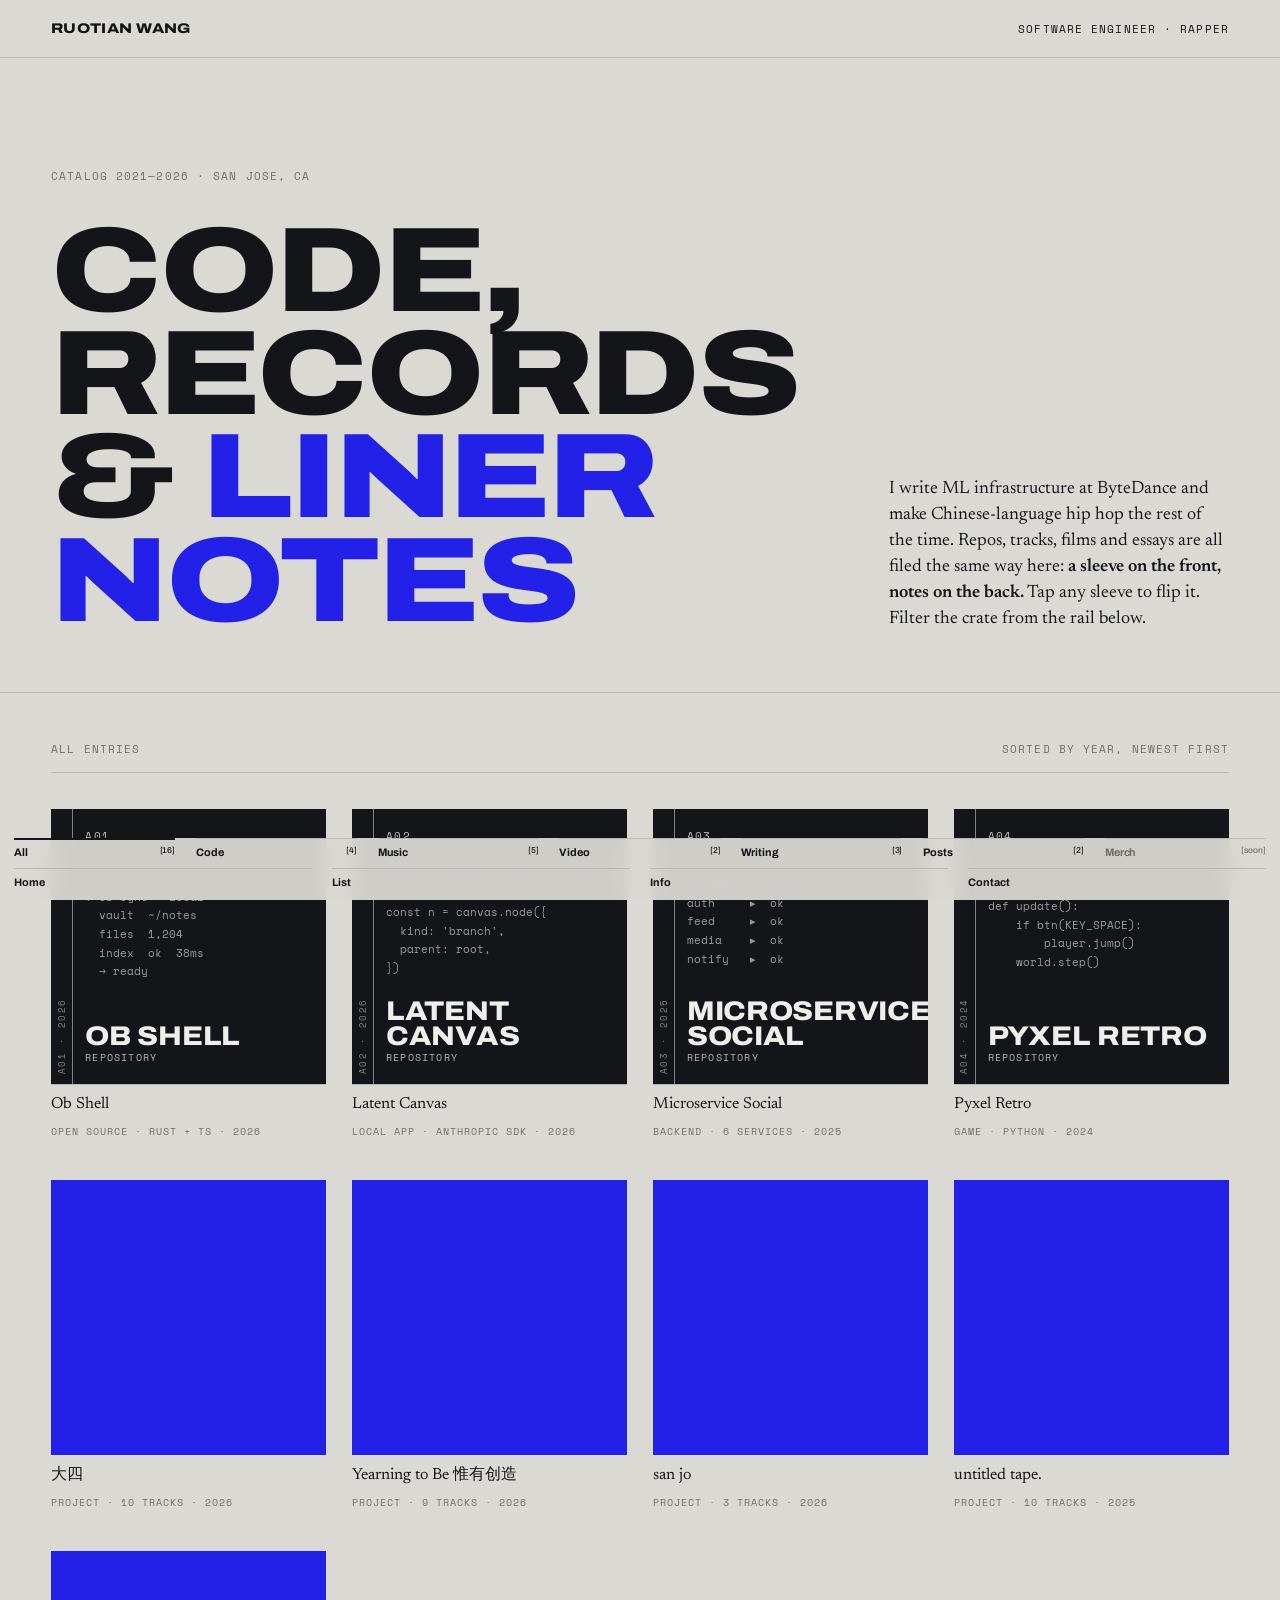
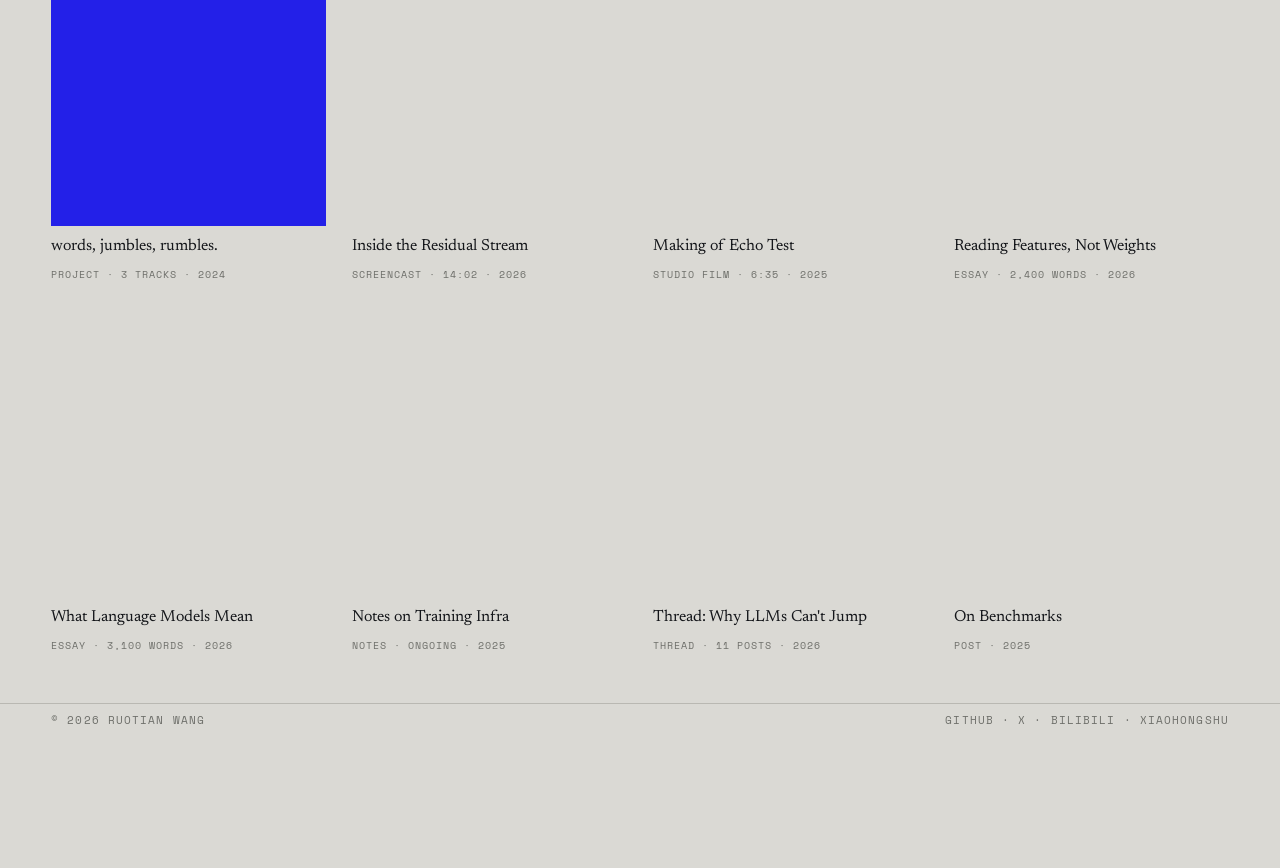
==== claude_ver/ruotian-catalog.html @ a9d9bfcd "init ver" ====
<!DOCTYPE html>
<html lang="en">
<head>
<meta charset="utf-8">
<meta name="viewport" content="width=device-width, initial-scale=1">
<title>Ruotian Wang — Catalog</title>
<link rel="preconnect" href="https://fonts.googleapis.com">
<link rel="preconnect" href="https://fonts.gstatic.com" crossorigin>
<link href="https://fonts.googleapis.com/css2?family=Archivo:wdth,wght@62..125,400..900&family=Newsreader:ital,opsz,wght@0,6..72,300..600;1,6..72,300..500&family=Space+Mono:wght@400;700&display=swap" rel="stylesheet">
<style>
:root{
  --page:#DAD9D4;
  --paper:#EFEEEA;
  --ash:#C6C5BF;
  --ink:#131519;
  --ink-soft:#6E6F6A;
  --rule:#B9B8B2;
  --blue:#2320E8;
  --blue-deep:#1512A0;

  /* dark surface for the listening station — sits under the embed's own card */
  --panel:#17181B;
  --panel-line:#2E3035;
  --panel-text:#E8E7E3;
  --panel-soft:#95958F;
  --blue-lift:#7C7AFF;

  --display:"Archivo","Helvetica Neue",Arial,sans-serif;
  --body:"Newsreader",Georgia,"Times New Roman",serif;
  --mono:"Space Mono",ui-monospace,SFMono-Regular,Menlo,monospace;

  --gutter:clamp(18px,4vw,56px);
  --rail:86px;
}

*{box-sizing:border-box}
html,body{margin:0;padding:0}
body{
  background:var(--page);
  color:var(--ink);
  font-family:var(--body);
  font-size:17px;
  line-height:1.5;
  -webkit-font-smoothing:antialiased;
  padding-bottom:calc(var(--rail) + 24px);
}
a{color:inherit}

.mono{
  font-family:var(--mono);
  font-size:11px;
  letter-spacing:.1em;
  text-transform:uppercase;
}

/* ---------- top bar ---------- */
.topbar{
  display:flex;
  align-items:baseline;
  justify-content:space-between;
  gap:16px;
  padding:18px var(--gutter);
  border-bottom:1px solid var(--rule);
}
.topbar__name{
  font-family:var(--display);
  font-variation-settings:"wdth" 118,"wght" 800;
  font-size:14px;
  letter-spacing:.02em;
  text-transform:uppercase;
}
.topbar__nav{display:flex;gap:18px}
.topbar__nav a{text-decoration:none;color:var(--ink-soft)}
.topbar__nav a:hover{color:var(--blue)}

/* ---------- hero ---------- */
.hero{
  padding:clamp(40px,9vw,110px) var(--gutter) clamp(32px,5vw,60px);
  border-bottom:1px solid var(--rule);
  display:grid;
  grid-template-columns:minmax(0,1fr) minmax(0,340px);
  gap:clamp(24px,5vw,64px);
  align-items:end;
}
.hero__eyebrow{color:var(--ink-soft);margin-bottom:clamp(20px,3vw,34px)}
.hero__title{
  margin:0;
  font-family:var(--display);
  font-variation-settings:"wdth" 122,"wght" 850;
  font-size:clamp(40px,9.4vw,124px);
  line-height:.86;
  letter-spacing:-.02em;
  text-transform:uppercase;
}
.hero__title em{
  font-style:normal;
  color:var(--blue);
}
.hero__note{
  margin:0;
  font-size:clamp(15px,1.5vw,18px);
  line-height:1.45;
  color:var(--ink);
  max-width:38ch;
}
.hero__note b{font-weight:600}

/* ---------- crate ---------- */
.crate{
  padding:clamp(28px,4vw,48px) var(--gutter) 40px;
}
.crate__head{
  display:flex;
  justify-content:space-between;
  align-items:baseline;
  color:var(--ink-soft);
  padding-bottom:14px;
  border-bottom:1px solid var(--rule);
  margin-bottom:clamp(22px,3vw,36px);
}
.grid{
  display:grid;
  grid-template-columns:repeat(4,minmax(0,1fr));
  gap:clamp(16px,2.4vw,34px) clamp(14px,2vw,28px);
}
@media(max-width:1100px){.grid{grid-template-columns:repeat(3,minmax(0,1fr))}}
@media(max-width:720px){.grid{grid-template-columns:repeat(2,minmax(0,1fr))}}

.entry{opacity:0;animation:rise .55s cubic-bezier(.2,.7,.2,1) forwards}
@keyframes rise{from{opacity:0;transform:translateY(14px)}to{opacity:1;transform:none}}
.entry.is-hidden{display:none}

/* ---------- the sleeve ---------- */
.sleeve{
  all:unset;
  display:block;
  width:100%;
  aspect-ratio:1/1;
  perspective:1400px;
  cursor:pointer;
}
.sleeve:focus-visible{outline:2px solid var(--blue);outline-offset:4px}
.sleeve__inner{
  position:relative;
  width:100%;
  height:100%;
  transform-style:preserve-3d;
  transition:transform .62s cubic-bezier(.2,.75,.2,1),translate .25s ease,box-shadow .25s ease;
  box-shadow:0 1px 0 rgba(19,21,25,.16);
}
.sleeve:hover .sleeve__inner{translate:0 -4px;box-shadow:0 10px 22px rgba(19,21,25,.16)}
.sleeve.is-flipped .sleeve__inner{transform:rotateY(180deg)}

.face{
  position:absolute;
  inset:0;
  backface-visibility:hidden;
  -webkit-backface-visibility:hidden;
  overflow:hidden;
  display:flex;
  flex-direction:column;
}
.face--back{
  transform:rotateY(180deg);
  background:var(--paper);
  border:1px solid var(--ink);
  padding:clamp(12px,1.5vw,20px);
  justify-content:space-between;
}

/* spine */
.spine{
  position:absolute;
  left:0;top:0;bottom:0;
  width:22px;
  border-right:1px solid currentColor;
  opacity:.5;
  display:flex;
  align-items:flex-end;
  justify-content:center;
  padding-bottom:10px;
}
.spine span{
  writing-mode:vertical-rl;
  transform:rotate(180deg);
  font-family:var(--mono);
  font-size:9px;
  letter-spacing:.18em;
}

/* front variants */
.face--front{padding:clamp(12px,1.5vw,20px) clamp(12px,1.5vw,20px) clamp(12px,1.5vw,20px) 34px;justify-content:space-between}
.face--code{background:var(--ink);color:var(--paper)}
.face--music{background:var(--blue);color:var(--paper)}
.face--video{background:var(--paper);color:var(--ink);border:1px solid var(--ink)}
.face--writing{background:var(--paper);color:var(--ink);border:1px solid var(--ink)}
.face--post{background:var(--ash);color:var(--ink);border:1px solid var(--ink)}

.cover__no{font-family:var(--mono);font-size:11px;letter-spacing:.12em;opacity:.75}
.cover__title{
  font-family:var(--display);
  font-variation-settings:"wdth" 112,"wght" 800;
  font-size:clamp(17px,2.2vw,27px);
  line-height:.95;
  letter-spacing:-.01em;
  text-transform:uppercase;
  margin:0;
}
.cover__foot{font-family:var(--mono);font-size:10px;letter-spacing:.12em;text-transform:uppercase;opacity:.75}

/* code cover: terminal fragment */
.frag{
  font-family:var(--mono);
  font-size:clamp(9px,1vw,11px);
  line-height:1.7;
  opacity:.62;
  white-space:pre;
  overflow:hidden;
}
/* music cover: record label */
.disc{
  align-self:center;
  width:46%;
  aspect-ratio:1;
  border-radius:50%;
  border:1px solid currentColor;
  display:grid;
  place-items:center;
  position:relative;
}
.disc::before,.disc::after{
  content:"";position:absolute;border-radius:50%;border:1px solid currentColor;opacity:.45;
}
.disc::before{inset:9%}
.disc::after{inset:20%}
.disc b{
  width:12%;aspect-ratio:1;border-radius:50%;
  background:currentColor;position:relative;z-index:1;
}
/* video cover: timecode + bars */
.frame{
  flex:1;
  margin:10px 0;
  border-top:9px solid var(--ink);
  border-bottom:9px solid var(--ink);
  display:grid;
  place-items:center;
}
.frame svg{width:34px;height:34px}
/* writing cover: pull quote */
.pull{
  font-family:var(--body);
  font-size:clamp(14px,1.55vw,19px);
  line-height:1.28;
  margin:0;
  max-width:22ch;
}
.pull span{color:var(--blue)}
/* post cover */
.postmark{
  font-family:var(--display);
  font-variation-settings:"wdth" 62,"wght" 900;
  font-size:clamp(48px,7vw,84px);
  line-height:.7;
  color:var(--blue);
}

/* back of sleeve — liner notes */
.liner__top{display:flex;justify-content:space-between;color:var(--ink-soft)}
.liner__title{
  font-family:var(--display);
  font-variation-settings:"wdth" 100,"wght" 750;
  font-size:clamp(15px,1.7vw,20px);
  line-height:1.05;
  text-transform:uppercase;
  margin:14px 0 8px;
}
.liner__body{
  font-size:clamp(12.5px,1.15vw,15px);
  line-height:1.35;
  margin:0;
  color:#2A2C30;
}
.liner__rows{
  margin:12px 0 0;
  border-top:1px solid var(--rule);
  font-family:var(--mono);
  font-size:10px;
  letter-spacing:.06em;
  text-transform:uppercase;
  color:var(--ink-soft);
}
.liner__row{display:flex;justify-content:space-between;gap:8px;padding:5px 0;border-bottom:1px solid var(--rule)}
.liner__row b{color:var(--ink);font-weight:400}
.liner__cta{
  margin-top:12px;
  display:inline-flex;
  align-items:center;
  gap:7px;
  font-family:var(--mono);
  font-size:10px;
  letter-spacing:.14em;
  text-transform:uppercase;
  color:var(--blue);
  text-decoration:none;
  border-bottom:1px solid var(--blue);
  padding-bottom:2px;
}
.liner__cta:hover{color:var(--blue-deep);border-color:var(--blue-deep)}
.liner__scroll{overflow:auto;flex:1;min-height:0}

/* caption under sleeve */
.caption{padding-top:11px}
.caption__title{
  font-family:var(--body);
  font-size:clamp(14px,1.25vw,17px);
  line-height:1.2;
  margin:0 0 4px;
}
.caption__meta{color:var(--ink-soft);font-family:var(--mono);font-size:10px;letter-spacing:.1em;text-transform:uppercase}

/* ---------- bottom rail ---------- */
.rail{
  position:fixed;
  left:0;right:0;bottom:0;
  z-index:20;
  background:rgba(218,217,212,.94);
  backdrop-filter:blur(10px);
  -webkit-backdrop-filter:blur(10px);
  padding:0 14px 12px;
}
.rail__row{
  display:flex;
  flex-wrap:wrap;
  gap:9px clamp(11px,1.6vw,22px);
}
.rail__row--nav{margin-top:9px}

.chip,.tab{
  appearance:none;
  -webkit-appearance:none;
  flex:1 1 92px;
  min-width:84px;
  margin:0;
  padding:7px 0 0;
  background:none;
  border:0;
  border-top:1px solid var(--rule);
  display:flex;
  align-items:flex-start;
  justify-content:space-between;
  gap:8px;
  cursor:pointer;
  text-align:left;
  text-decoration:none;
  color:var(--ink);
  font-family:var(--display);
  font-variation-settings:"wdth" 100,"wght" 700;
  font-size:clamp(10.5px,.85vw,12.5px);
  line-height:1.15;
  letter-spacing:-.005em;
  transition:border-color .15s ease,color .15s ease;
}
.chip:hover,.tab:hover{border-top-color:var(--ink)}
.chip:focus-visible,.tab:focus-visible{outline:2px solid var(--blue);outline-offset:3px}
.chip[aria-pressed="true"]{
  border-top:2px solid var(--ink);
  padding-top:6px;
}
.chip .count{
  font-variation-settings:"wdth" 100,"wght" 500;
  font-size:clamp(8.5px,.65vw,9.5px);
  line-height:1;
  margin-top:1px;
  flex:none;
}
.chip[disabled]{cursor:not-allowed;color:var(--ink-soft)}
.chip[disabled]:hover{border-top-color:var(--rule)}

footer{
  padding:8px var(--gutter) 30px;
  color:var(--ink-soft);
  display:flex;
  justify-content:space-between;
  gap:16px;
  flex-wrap:wrap;
  border-top:1px solid var(--rule);
  margin:0 0 0;
}

/* ---------- listening station ---------- */
body.is-locked{overflow:hidden}
.station{position:fixed;inset:0;z-index:60;display:none}
.station.is-open{display:block}
.station__scrim{position:absolute;inset:0;background:rgba(10,11,13,.72)}
.station__panel{
  position:absolute;
  left:50%;top:50%;
  transform:translate(-50%,-50%);
  width:min(620px,calc(100vw - 28px));
  max-height:min(86vh,760px);
  overflow:auto;
  background:var(--panel);
  color:var(--panel-text);
  border:1px solid var(--panel-line);
  border-radius:22px;
  padding:clamp(18px,2.4vw,26px);
  box-shadow:0 30px 80px rgba(10,11,13,.55);
}
.station__top{
  display:flex;
  justify-content:space-between;
  align-items:baseline;
  gap:12px;
  color:var(--panel-soft);
}
.station__close{
  all:unset;
  cursor:pointer;
  font-family:var(--mono);
  font-size:11px;
  letter-spacing:.12em;
  text-transform:uppercase;
  color:var(--panel-soft);
}
.station__close:hover{color:var(--panel-text)}
.station__close:focus-visible{outline:2px solid var(--blue-lift);outline-offset:3px}
.station__title{
  margin:14px 0 5px;
  font-family:var(--display);
  font-variation-settings:"wdth" 108,"wght" 800;
  font-size:clamp(22px,3.4vw,36px);
  line-height:.98;
  letter-spacing:-.01em;
  text-transform:uppercase;
  color:var(--panel-text);
}
.station__meta{color:var(--panel-soft);margin-bottom:18px}

/* the embed brings its own 24px card — echo it so the seam reads as inset, not clash */
.station__media{margin:0 0 18px}
.station__media iframe,
.station__media video{display:block;width:100%;border:0;border-radius:24px}
.station__media video{background:#000}
.station__media audio{display:block;width:100%}

.station__label{margin:20px 0 0;color:var(--panel-soft)}
.station__body{margin:0;font-size:clamp(14px,1.2vw,16px);line-height:1.45;color:#C9C8C3}

/* liner rows inherit the light-paper palette — repaint them for the dark panel */
.station__panel .liner__rows{border-top-color:var(--panel-line);color:var(--panel-soft)}
.station__panel .liner__row{border-bottom-color:var(--panel-line)}
.station__panel .liner__row b{color:var(--panel-text)}
.station__panel .liner__cta{color:var(--blue-lift);border-color:var(--blue-lift)}
.station__panel .liner__cta:hover{color:#A5A3FF;border-color:#A5A3FF}

button.liner__cta{
  background:none;
  border:0;
  border-bottom:1px solid var(--blue);
  cursor:pointer;
}

@media(max-width:820px){
  .hero{grid-template-columns:1fr;align-items:start}
  .chip,.tab{flex:1 1 40%;min-width:0;font-size:11px}
  .rail__row--nav{margin-top:12px}
}
@media(prefers-reduced-motion:reduce){
  *{animation:none!important;transition:none!important}
  .sleeve__inner{transition:none}
}
</style>
</head>
<body>

<header class="topbar">
  <div class="topbar__name">Ruotian Wang</div>
  <div class="topbar__nav mono">Software engineer · Rapper</div>
</header>

<section class="hero">
  <div>
    <div class="hero__eyebrow mono">Catalog 2021—2026 · San Jose, CA</div>
    <h1 class="hero__title">Code, records<br>&amp; <em>liner notes</em></h1>
  </div>
  <p class="hero__note">
    I write ML infrastructure at ByteDance and make Chinese-language hip hop the rest of the time.
    Repos, tracks, films and essays are all filed the same way here: <b>a sleeve on the front, notes on the back.</b>
    Tap any sleeve to flip it. Filter the crate from the rail below.
  </p>
</section>

<main class="crate" id="crate">
  <div class="crate__head">
    <span class="mono" id="crate-count">All entries</span>
    <span class="mono">Sorted by year, newest first</span>
  </div>
  <div class="grid" id="grid"></div>
</main>

<footer class="mono">
  <span>© 2026 Ruotian Wang</span>
  <span>GitHub · X · Bilibili · Xiaohongshu</span>
</footer>

<nav class="rail" aria-label="Filter catalog">
  <div class="rail__row rail__row--filters" id="rail"></div>
  <div class="rail__row rail__row--nav">
    <a class="tab" href="#crate">Home</a>
    <a class="tab" href="#">List</a>
    <a class="tab" href="#">Info</a>
    <a class="tab" href="#">Contact</a>
  </div>
</nav>

<div class="station" id="station" role="dialog" aria-modal="true" aria-labelledby="station-title" aria-hidden="true">
  <div class="station__scrim" data-close></div>
  <div class="station__panel" id="station-panel"></div>
</div>

<script>
const ENTRIES = [
  {no:"A01", cat:"code", title:"Ob Shell", year:"2026", format:"Open source · Rust + TS",
   blurb:"A local-first mobile companion for Obsidian vaults. Reads your markdown off the device, no sync server in the middle.",
   rows:[["Role","Author"],["Stack","Rust, React Native"],["Status","Active"]],
   cta:"Open repo", href:"https://github.com/rt-wang/ob-shell",
   frag:"$ ob sync --local\n  vault  ~/notes\n  files  1,204\n  index  ok  38ms\n  → ready"},

  {no:"A02", cat:"code", title:"Latent Canvas", year:"2026", format:"Local app · Anthropic SDK",
   blurb:"A canvas for thinking with a model instead of chatting at one. Runs entirely on localhost.",
   rows:[["Role","Author"],["Stack","TypeScript, SDK"],["Status","In progress"]],
   cta:"Open repo", href:"#",
   frag:"import { canvas } from './core'\n\nconst n = canvas.node({\n  kind: 'branch',\n  parent: root,\n})"},

  {no:"A03", cat:"code", title:"Microservice Social", year:"2025", format:"Backend · 6 services",
   blurb:"Feed, auth, media and notification services behind a gateway. Built to learn where distributed systems actually hurt.",
   rows:[["Role","Author"],["Stack","Spring Boot, Redis"],["Status","Archived"]],
   cta:"Open repo", href:"#",
   frag:"gateway  ▸ 200 rps\nauth     ▸  ok\nfeed     ▸  ok\nmedia    ▸  ok\nnotify   ▸  ok"},

  {no:"A04", cat:"code", title:"Pyxel Retro", year:"2024", format:"Game · Python",
   blurb:"A small 2D game in Pyxel. Sixteen colors, one loop, no engine.",
   rows:[["Role","Author"],["Stack","Python, Pyxel"],["Status","Done"]],
   cta:"Play it", href:"#",
   frag:"def update():\n    if btn(KEY_SPACE):\n        player.jump()\n    world.step()"},

  {no:"B01", cat:"music", title:"大四", year:"2026", format:"Project · 10 tracks",
   blurb:"Liner note goes here — replace this line.",
   rows:[["Tracks","10"],["Runtime","20:05"],["Hosted","untitled.stream"]],
   tracks:[["四年","3:15"],["santa fe","1:48"],["yellow skin","1:36"],["FFT","2:32"],["bread and butter","1:22"],["圣诞节 just verse mix one","3:24"],["一坨坨","2:45"],["1999","1:12"],["玻璃","1:12"],["Lake Michagan","0:56"]],
   cta:"Play project", href:"https://untitled.stream/library/project/WQiCUlo6lzLfGC8azJvvv",
   media:{type:"embed", src:"https://untitled.stream/embed/nTGmLelVqp0q", height:344}},

  {no:"B02", cat:"music", title:"Yearning to Be 惟有创造", year:"2026", format:"Project · 9 tracks",
   blurb:"Liner note goes here — replace this line.",
   rows:[["Tracks","9"],["Runtime","16:01"],["Hosted","untitled.stream"]],
   tracks:[["queen's gambit","1:15"],["sunset, too bright","2:08"],["自","1:36"],["back to you... [Interlude]","1:33"],["雨 (feat. 二流子）","2:15"],["written in fate","1:46"],["炙","1:39"],["解","2:05"],["absolutely devasted [Bonus]","1:39"]],
   cta:"Play project", href:"https://untitled.stream/library/project/HhtYUQtGtULyeRbIC68OU",
   media:{type:"embed", src:"https://untitled.stream/embed/gF709g3ZPU0U", height:344}},

  {no:"B03", cat:"music", title:"san jo", year:"2026", format:"Project · 3 tracks",
   blurb:"Liner note goes here — replace this line.",
   rows:[["Tracks","3"],["Runtime","4:21"],["Hosted","untitled.stream"]],
   tracks:[["孙学","1:05"],["黑玫瑰","1:46"],["周一","1:30"]],
   cta:"Play project", href:"https://untitled.stream/library/project/5C7X5OdSv7exRBySlCUGQ",
   media:{type:"embed", src:"https://untitled.stream/embed/6EP3EYU7u5Yg", height:344}},

  {no:"B04", cat:"music", title:"untitled tape.", year:"2025", format:"Project · 10 tracks",
   blurb:"Liner note goes here — replace this line.",
   rows:[["Tracks","10"],["Runtime","21:25"],["Hosted","untitled.stream"]],
   tracks:[["INTRO","0:20"],["INDEPENDENT","1:54"],["ICE","2:08"],["POLAROID","2:06"],["HYD","1:47"],["NUKE","1:57"],["FREESTYLE","3:08"],["FROLICK","3:13"],["'LONE","2:21"],["WAVY : OUTRO","2:26"]],
   cta:"Play project", href:"https://untitled.stream/library/project/0IvqgIIwmDo8w3AVRqgcV",
   media:{type:"embed", src:"https://untitled.stream/embed/nhT7QPuxr5sT", height:344}},

  {no:"B05", cat:"music", title:"words, jumbles, rumbles.", year:"2024", format:"Project · 3 tracks",
   blurb:"Liner note goes here — replace this line.",
   rows:[["Tracks","3"],["Runtime","5:02"],["Hosted","untitled.stream"]],
   tracks:[["rapsidy,","1:29"],["raw sex,","1:45"],["will, and conquer.","1:47"]],
   cta:"Play project", href:"https://untitled.stream/library/project/ctGNsoltqADGGjaxzdKBb",
   media:{type:"embed", src:"https://untitled.stream/embed/e0NVqzij5wyP", height:344}},

  {no:"C01", cat:"video", title:"Inside the Residual Stream", year:"2026", format:"Screencast · 14:02",
   blurb:"Walking through what a transformer is actually carrying between layers, one hook at a time.",
   rows:[["Role","Writer, editor"],["Runtime","14:02"],["Host","Self-hosted MP4"]],
   cta:"Watch", href:"#", tc:"00:14:02",
   media:{type:"video", src:"media/placeholder-film.mp4"}},

  {no:"C02", cat:"video", title:"Making of Echo Test", year:"2025", format:"Studio film · 6:35",
   blurb:"Booth footage, scratch takes, and the argument about the second verse.",
   rows:[["Role","Subject, editor"],["Runtime","6:35"],["Host","Self-hosted HLS"]],
   cta:"Watch", href:"#", tc:"00:06:35"},

  {no:"D01", cat:"writing", title:"Reading Features, Not Weights", year:"2026", format:"Essay · 2,400 words",
   blurb:"On why mechanistic interpretability keeps finding structure where the architecture promised none.",
   rows:[["Format","Markdown"],["Length","2,400 words"],["Topic","Interpretability"]],
   cta:"Read", href:"#", pull:"A feature is not a <span>place</span> in the network. It is a direction."},

  {no:"D02", cat:"writing", title:"What Language Models Mean", year:"2026", format:"Essay · 3,100 words",
   blurb:"Reference, use, and the old philosophy-of-language questions that got a new laboratory.",
   rows:[["Format","Markdown"],["Length","3,100 words"],["Topic","Philosophy"]],
   cta:"Read", href:"#", pull:"Meaning was never <span>inside</span> the word. Why expect it inside the vector?"},

  {no:"D03", cat:"writing", title:"Notes on Training Infra", year:"2025", format:"Notes · ongoing",
   blurb:"Running notes on schedulers, checkpoints, and where throughput actually goes.",
   rows:[["Format","Markdown"],["Length","Ongoing"],["Topic","ML infra"]],
   cta:"Read", href:"#", pull:"Most of a training run is <span>waiting</span>, correctly."},

  {no:"E01", cat:"post", title:"Thread: Why LLMs Can't Jump", year:"2026", format:"Thread · 11 posts",
   blurb:"A long reply to the embodiment argument, and where I think it smuggles in its conclusion.",
   rows:[["Platform","X"],["Length","11 posts"],["Topic","AI, embodiment"]],
   cta:"Read thread", href:"#"},

  {no:"E02", cat:"post", title:"On Benchmarks", year:"2025", format:"Post",
   blurb:"Short version: a benchmark is a claim about what counts, wearing a number as a disguise.",
   rows:[["Platform","X"],["Length","1 post"],["Topic","Evaluation"]],
   cta:"Read post", href:"#"}
];

const CATS = [
  {id:"all",     label:"All"},
  {id:"code",    label:"Code"},
  {id:"music",   label:"Music"},
  {id:"video",   label:"Video"},
  {id:"writing", label:"Writing"},
  {id:"post",    label:"Posts"},
  {id:"merch",   label:"Merch", soon:true}
];

const CAT_NAME = {code:"Repository",music:"Recording",video:"Film",writing:"Essay",post:"Post"};

function coverArt(e){
  if(e.cat === "code")    return `<pre class="frag">${e.frag}</pre>`;
  if(e.cat === "music")   return `<div class="disc"><b></b></div>`;
  if(e.cat === "video")   return `<div class="frame"><svg viewBox="0 0 24 24" fill="currentColor"><path d="M8 5v14l11-7z"/></svg></div>`;
  if(e.cat === "writing") return `<p class="pull">${e.pull}</p>`;
  return `<div class="postmark">&ldquo;</div>`;
}

function ctaHTML(e,i){
  return e.media
    ? `<button class="liner__cta" data-open="${i}">${e.cta} →</button>`
    : `<a class="liner__cta" href="${e.href}" target="_blank" rel="noopener">${e.cta} →</a>`;
}

function sleeveHTML(e,i){
  const rows = e.rows.map(r=>`<div class="liner__row"><span>${r[0]}</span><b>${r[1]}</b></div>`).join("");
  return `
  <article class="entry" data-cat="${e.cat}" style="animation-delay:${i*45}ms">
    <div class="sleeve" role="button" tabindex="0" aria-pressed="false" aria-label="${e.title} — flip for liner notes">
      <div class="sleeve__inner">
        <div class="face face--front face--${e.cat}">
          <div class="spine"><span>${e.no} · ${e.year}</span></div>
          <div class="cover__no">${e.no}</div>
          ${coverArt(e)}
          <div>
            <h3 class="cover__title">${e.title}</h3>
            <div class="cover__foot">${e.cat === "video" ? e.tc : CAT_NAME[e.cat]}</div>
          </div>
        </div>
        <div class="face face--back">
          <div class="liner__scroll">
            <div class="liner__top mono"><span>Liner notes</span><span>${e.no}</span></div>
            <h3 class="liner__title">${e.title}</h3>
            <p class="liner__body">${e.blurb}</p>
            <div class="liner__rows">${rows}</div>
          </div>
          ${ctaHTML(e,i)}
        </div>
      </div>
    </div>
    <div class="caption">
      <p class="caption__title">${e.title}</p>
      <p class="caption__meta">${e.format} · ${e.year}</p>
    </div>
  </article>`;
}

const grid = document.getElementById("grid");
grid.innerHTML = ENTRIES.map(sleeveHTML).join("");

const rail = document.getElementById("rail");
CATS.forEach(c=>{
  const n = c.id === "all" ? ENTRIES.length : ENTRIES.filter(e=>e.cat===c.id).length;
  const b = document.createElement("button");
  b.className = "chip";
  b.dataset.cat = c.id;
  if(c.soon){ b.disabled = true; b.innerHTML = `<span>${c.label}</span><span class="count">[soon]</span>`; }
  else {
    b.setAttribute("aria-pressed", c.id === "all" ? "true" : "false");
    b.innerHTML = `<span>${c.label}</span><span class="count">[${n}]</span>`;
  }
  rail.appendChild(b);
});

rail.addEventListener("click", ev=>{
  const chip = ev.target.closest(".chip");
  if(!chip || chip.disabled) return;
  const cat = chip.dataset.cat;
  rail.querySelectorAll(".chip:not([disabled])").forEach(c=>
    c.setAttribute("aria-pressed", String(c === chip)));

  let shown = 0;
  grid.querySelectorAll(".entry").forEach(el=>{
    const match = cat === "all" || el.dataset.cat === cat;
    el.classList.toggle("is-hidden", !match);
    if(match){
      el.style.animation = "none";
      void el.offsetWidth;
      el.style.animation = `rise .5s cubic-bezier(.2,.7,.2,1) ${shown*38}ms forwards`;
      shown++;
    }
    el.querySelector(".sleeve").setAttribute("aria-pressed","false");
    el.querySelector(".sleeve").classList.remove("is-flipped");
  });

  const label = CATS.find(c=>c.id===cat).label;
  document.getElementById("crate-count").textContent =
    cat === "all" ? "All entries" : `${label} — ${shown} ${shown===1?"entry":"entries"}`;
});

function flip(s){
  const open = s.classList.toggle("is-flipped");
  s.setAttribute("aria-pressed", String(open));
}

grid.addEventListener("click", ev=>{
  const trigger = ev.target.closest("[data-open]");
  if(trigger){ openStation(Number(trigger.dataset.open), trigger); return; }
  if(ev.target.closest(".liner__cta")) return;
  const s = ev.target.closest(".sleeve");
  if(s) flip(s);
});

// the sleeve is a div, so it needs its own keyboard activation
grid.addEventListener("keydown", ev=>{
  if(ev.target !== ev.target.closest(".sleeve")) return;
  if(ev.key === "Enter" || ev.key === " "){ ev.preventDefault(); flip(ev.target); }
});

/* ---------- listening station ---------- */
const station = document.getElementById("station");
const stationPanel = document.getElementById("station-panel");
let lastFocus = null;

function mediaHTML(m){
  if(m.type === "embed")
    return `<iframe src="${m.src}" height="${m.height || 192}" allow="picture-in-picture" allowfullscreen loading="lazy" title="Player"></iframe>`;
  if(m.type === "video")
    return `<video controls playsinline preload="metadata"${m.poster ? ` poster="${m.poster}"` : ""} src="${m.src}"></video>`;
  return `<audio controls preload="none" src="${m.src}"></audio>`;
}

function openStation(i, trigger){
  const e = ENTRIES[i];
  if(!e || !e.media) return;
  lastFocus = trigger;
  const rows = e.rows.map(r=>`<div class="liner__row"><span>${r[0]}</span><b>${r[1]}</b></div>`).join("");
  stationPanel.innerHTML = `
    <div class="station__top mono">
      <span>${e.no} · ${CAT_NAME[e.cat]}</span>
      <button class="station__close" data-close>Close ✕</button>
    </div>
    <h2 class="station__title" id="station-title">${e.title}</h2>
    <div class="station__meta mono">${e.format} · ${e.year}</div>
    <div class="station__media">${mediaHTML(e.media)}</div>
    <p class="station__body">${e.blurb}</p>
    <div class="liner__rows">${rows}</div>
    ${e.tracks ? `<div class="station__label mono">Tracklist</div>
    <div class="liner__rows">${e.tracks.map((t,n)=>
      `<div class="liner__row"><span>${String(n+1).padStart(2,"0")} · ${t[0]}</span><b>${t[1]}</b></div>`
    ).join("")}</div>` : ""}
    ${e.href && e.href !== "#"
      ? `<a class="liner__cta" href="${e.href}" target="_blank" rel="noopener">Open original →</a>`
      : ""}`;
  station.classList.add("is-open");
  station.setAttribute("aria-hidden","false");
  document.body.classList.add("is-locked");
  stationPanel.scrollTop = 0;
  stationPanel.querySelector(".station__close").focus();
}

function closeStation(){
  if(!station.classList.contains("is-open")) return;
  station.classList.remove("is-open");
  station.setAttribute("aria-hidden","true");
  document.body.classList.remove("is-locked");
  stationPanel.innerHTML = "";        // tears down the iframe/video so playback stops
  if(lastFocus) lastFocus.focus();
  lastFocus = null;
}

station.addEventListener("click", ev=>{ if(ev.target.closest("[data-close]")) closeStation(); });
document.addEventListener("keydown", ev=>{ if(ev.key === "Escape") closeStation(); });
</script>
</body>
</html>
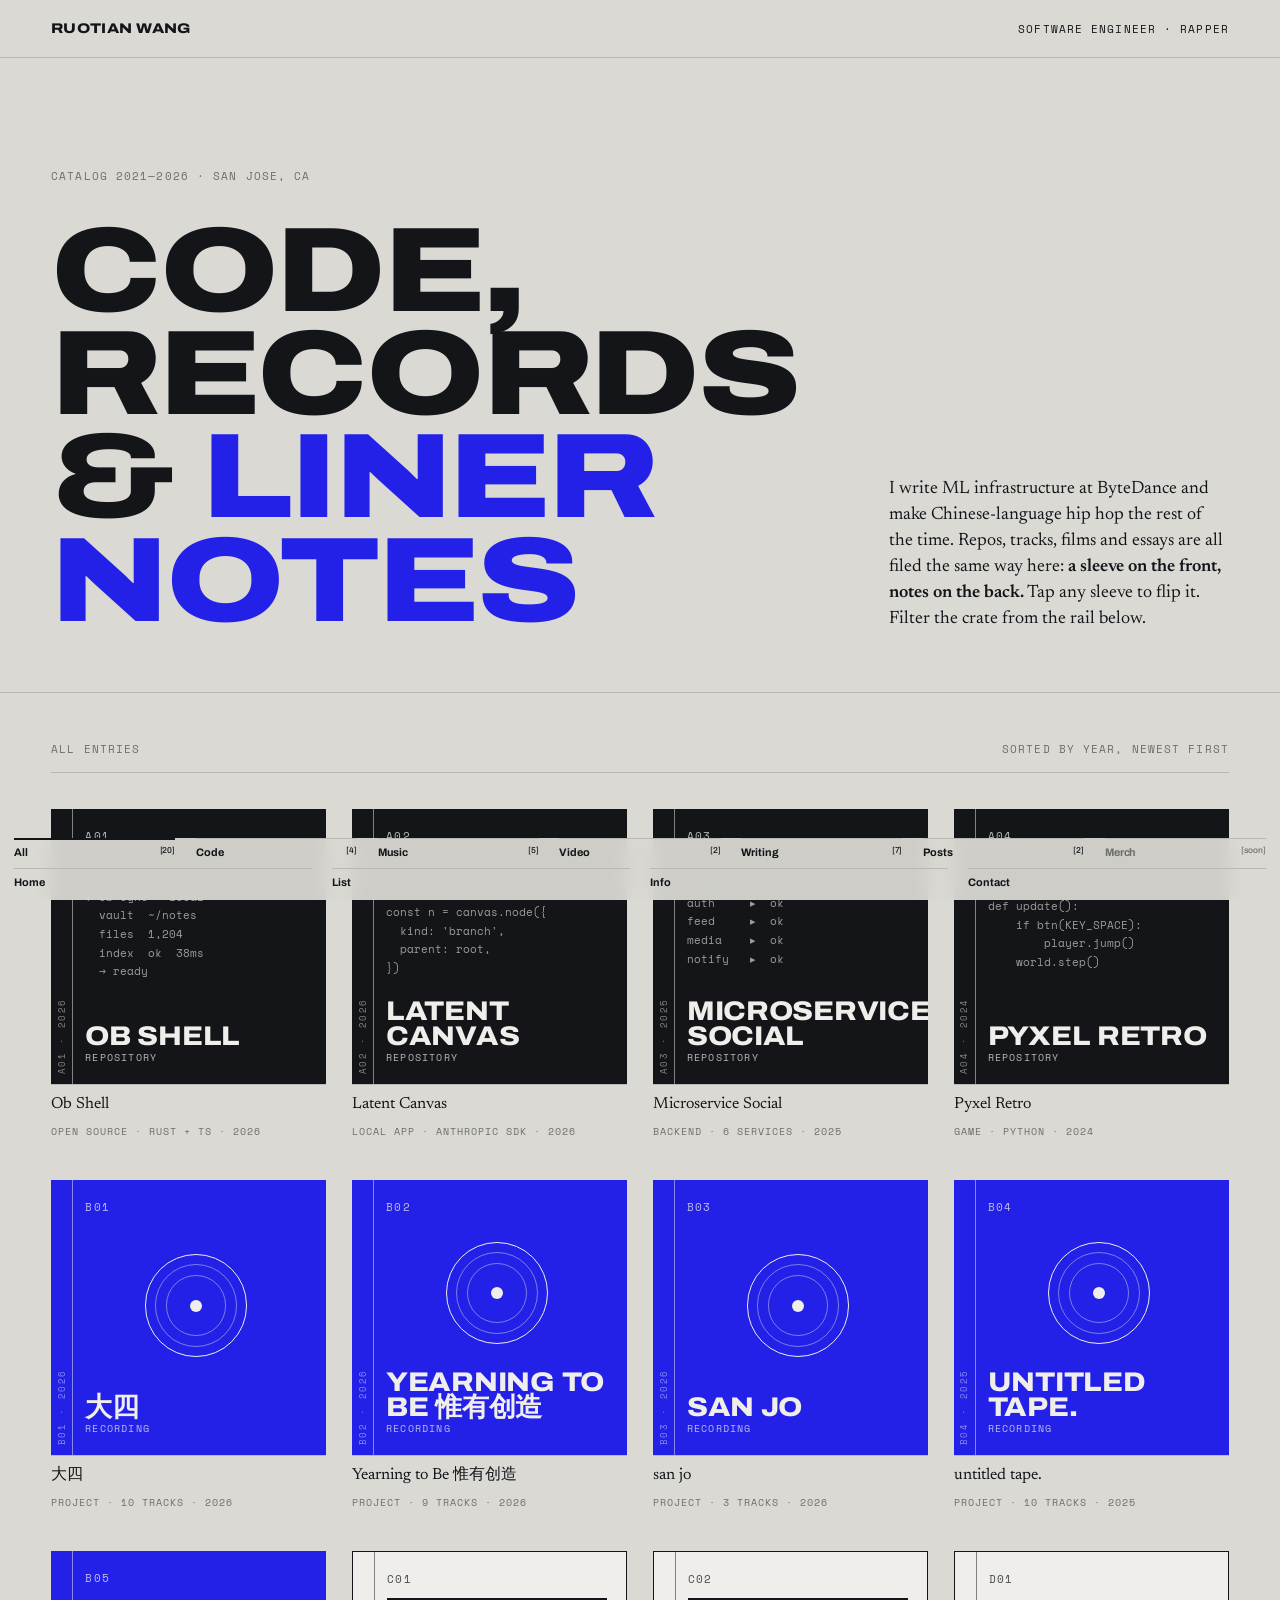
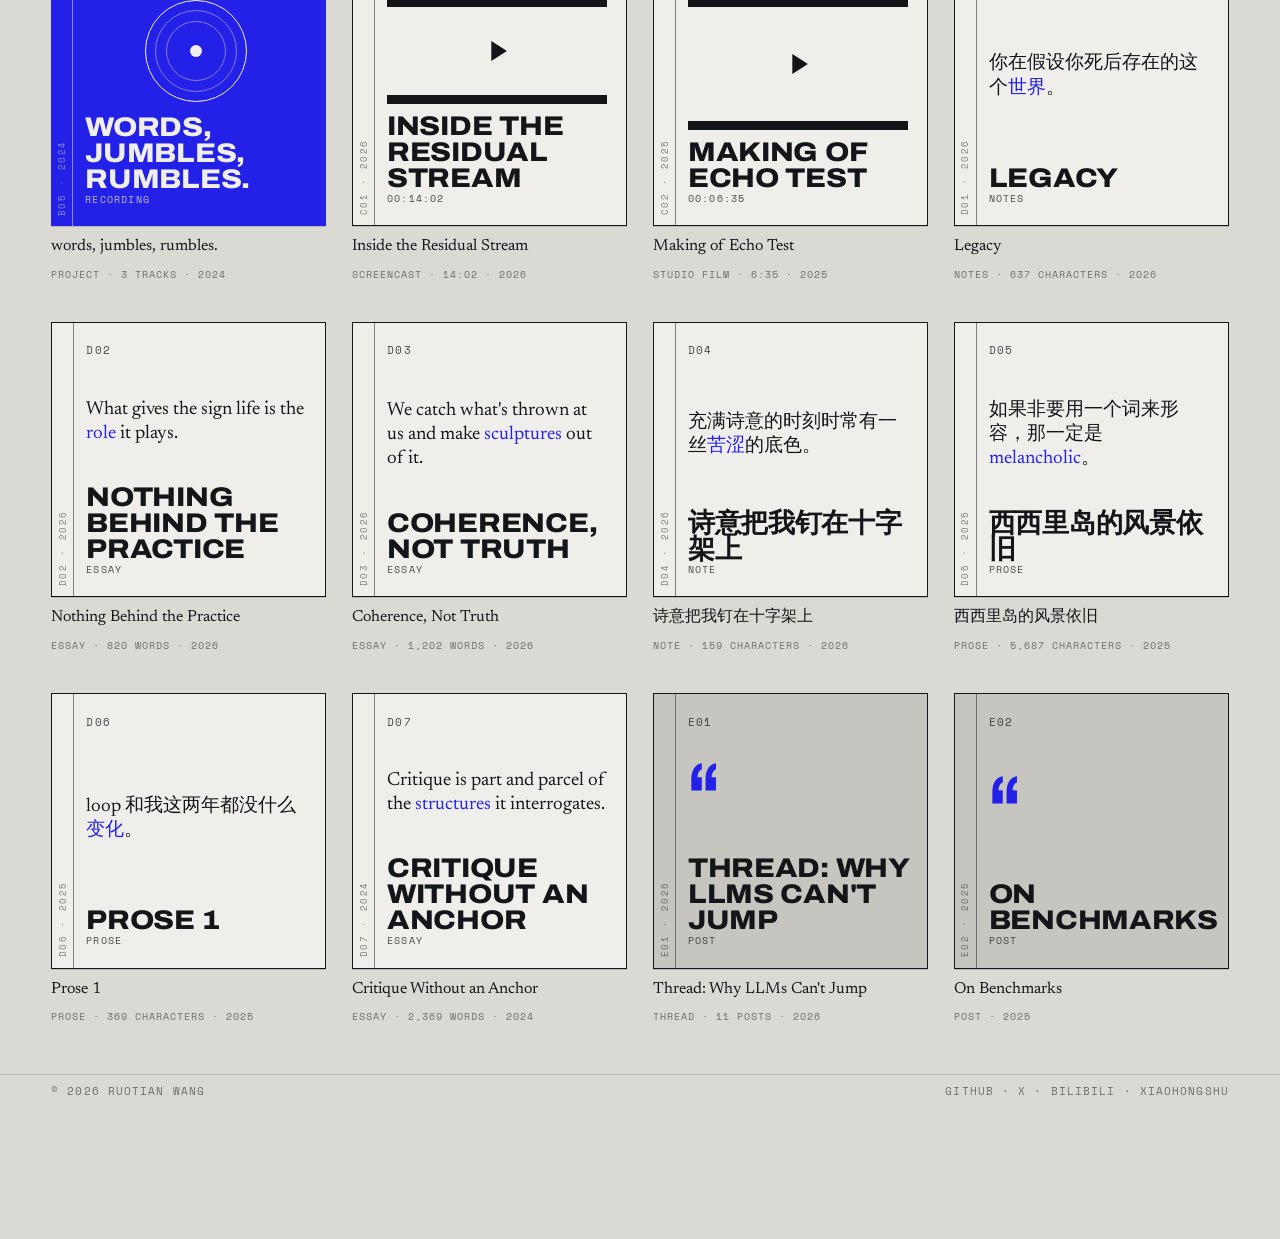
==== commit f960e970: "styles verified" ====
--- a/claude_ver/ruotian-catalog.html
+++ b/claude_ver/ruotian-catalog.html
@@ -18,11 +18,14 @@
   --blue:#2320E8;
   --blue-deep:#1512A0;
 
-  /* dark surface for the listening station — sits under the embed's own card */
-  --panel:#17181B;
-  --panel-line:#2E3035;
+  /* dark surface for the listening station.
+     --panel is sampled from the untitled.stream player card itself (#191919);
+     matching it exactly is what makes the embed's 24px corners disappear.
+     If they ever restyle the player, re-sample or the corners will show. */
+  --panel:#191919;
+  --panel-line:#2C2C2C;
   --panel-text:#E8E7E3;
-  --panel-soft:#95958F;
+  --panel-soft:#8F8F8F;
   --blue-lift:#7C7AFF;
 
   --display:"Archivo","Helvetica Neue",Arial,sans-serif;
@@ -445,7 +448,7 @@
 .station__media audio{display:block;width:100%}
 
 .station__label{margin:20px 0 0;color:var(--panel-soft)}
-.station__body{margin:0;font-size:clamp(14px,1.2vw,16px);line-height:1.45;color:#C9C8C3}
+.station__body{margin:0;font-size:clamp(14px,1.2vw,16px);line-height:1.45;color:#C8C8C6}
 
 /* liner rows inherit the light-paper palette — repaint them for the dark panel */
 .station__panel .liner__rows{border-top-color:var(--panel-line);color:var(--panel-soft)}
@@ -591,20 +594,47 @@
    rows:[["Role","Subject, editor"],["Runtime","6:35"],["Host","Self-hosted HLS"]],
    cta:"Watch", href:"#", tc:"00:06:35"},
 
-  {no:"D01", cat:"writing", title:"Reading Features, Not Weights", year:"2026", format:"Essay · 2,400 words",
-   blurb:"On why mechanistic interpretability keeps finding structure where the architecture promised none.",
-   rows:[["Format","Markdown"],["Length","2,400 words"],["Topic","Interpretability"]],
-   cta:"Read", href:"#", pull:"A feature is not a <span>place</span> in the network. It is a direction."},
-
-  {no:"D02", cat:"writing", title:"What Language Models Mean", year:"2026", format:"Essay · 3,100 words",
-   blurb:"Reference, use, and the old philosophy-of-language questions that got a new laboratory.",
-   rows:[["Format","Markdown"],["Length","3,100 words"],["Topic","Philosophy"]],
-   cta:"Read", href:"#", pull:"Meaning was never <span>inside</span> the word. Why expect it inside the vector?"},
-
-  {no:"D03", cat:"writing", title:"Notes on Training Infra", year:"2025", format:"Notes · ongoing",
-   blurb:"Running notes on schedulers, checkpoints, and where throughput actually goes.",
-   rows:[["Format","Markdown"],["Length","Ongoing"],["Topic","ML infra"]],
-   cta:"Read", href:"#", pull:"Most of a training run is <span>waiting</span>, correctly."},
+  {no:"D01", cat:"writing", kind:"Notes", title:"Legacy", year:"2026", format:"Notes · 637 characters",
+   blurb:"Legacy assumes a world that outlives you and a third party to score it. On synchronic and diachronic ways of judging a life — and why narrative has no ground under it.",
+   rows:[["Language","中文"],["Length","637 characters"],["Written","2026-08-28"]],
+   cta:"Read", href:"articles/legacy.html",
+   pull:"你在假设你死后存在的这个<span>世界</span>。"},
+
+  {no:"D02", cat:"writing", kind:"Essay", title:"Nothing Behind the Practice", year:"2026", format:"Essay · 820 words",
+   blurb:"A defense of Wittgenstein's use account against its strongest challenge: that two speakers could share every use of a word and still differ inside.",
+   rows:[["Language","English"],["Length","820 words"],["Written","2026-05-21"]],
+   cta:"Read", href:"articles/nothing-behind-the-practice.html",
+   pull:"What gives the sign life is the <span>role</span> it plays."},
+
+  {no:"D03", cat:"writing", kind:"Essay", title:"Coherence, Not Truth", year:"2026", format:"Essay · 1,202 words",
+   blurb:"The meaning of life as a coherent system that anchors action, not a goal to reach. Agency lives in the constructing, not in the moment of choice.",
+   rows:[["Language","English"],["Length","1,202 words"],["Written","2026-05-19"]],
+   cta:"Read", href:"articles/coherence-not-truth.html",
+   pull:"We catch what's thrown at us and make <span>sculptures</span> out of it."},
+
+  {no:"D04", cat:"writing", kind:"Note", title:"诗意把我钉在十字架上", year:"2026", format:"Note · 159 characters",
+   blurb:"Poetic moments arrive with a bitter undertone. On perception that finds suffering before it finds joy.",
+   rows:[["Language","中文"],["Length","159 characters"],["Written","2026-03-21"]],
+   cta:"Read", href:"articles/poetry-crucifix.html",
+   pull:"充满诗意的时刻时常有一丝<span>苦涩</span>的底色。"},
+
+  {no:"D05", cat:"writing", kind:"Prose", title:"西西里岛的风景依旧", year:"2025", format:"Prose · 5,687 characters",
+   blurb:"Three sections from Sicily: the coast road after class, the hill route home, and the five minutes that still lead to someone else's door.",
+   rows:[["Language","中文"],["Length","5,687 characters"],["Written","2025-04-12"]],
+   cta:"Read", href:"articles/sicily.html",
+   pull:"如果非要用一个词来形容，那一定是 <span>melancholic</span>。"},
+
+  {no:"D06", cat:"writing", kind:"Prose", title:"Prose 1", year:"2025", format:"Prose · 369 characters",
+   blurb:"Last train home, the greasy end of an office day, a two-minute walk in below-freezing wind. Breaks off mid-sentence.",
+   rows:[["Language","中文"],["Length","369 characters"],["Written","2025-01-19"]],
+   cta:"Read", href:"articles/prose-1.html",
+   pull:"loop 和我这两年都没什么<span>变化</span>。"},
+
+  {no:"D07", cat:"writing", kind:"Essay", title:"Critique Without an Anchor", year:"2024", format:"Essay · 2,369 words",
+   blurb:"Fraser says Foucault needs a normative framework to justify his rejection of modernity. A defense: the missing anchor is the critique, not a hole in it.",
+   rows:[["Language","English"],["Length","2,369 words"],["Written","2024-12-11"]],
+   cta:"Read", href:"articles/critique-without-an-anchor.html",
+   pull:"Critique is part and parcel of the <span>structures</span> it interrogates."},
 
   {no:"E01", cat:"post", title:"Thread: Why LLMs Can't Jump", year:"2026", format:"Thread · 11 posts",
    blurb:"A long reply to the embodiment argument, and where I think it smuggles in its conclusion.",
@@ -638,9 +668,10 @@
 }
 
 function ctaHTML(e,i){
-  return e.media
-    ? `<button class="liner__cta" data-open="${i}">${e.cta} →</button>`
-    : `<a class="liner__cta" href="${e.href}" target="_blank" rel="noopener">${e.cta} →</a>`;
+  if(e.media) return `<button class="liner__cta" data-open="${i}">${e.cta} →</button>`;
+  // articles are hosted here, so they stay in the same tab; everything else leaves
+  const away = /^https?:/.test(e.href);
+  return `<a class="liner__cta" href="${e.href}"${away ? ` target="_blank" rel="noopener"` : ""}>${e.cta} →</a>`;
 }
 
 function sleeveHTML(e,i){
@@ -655,7 +686,7 @@
           ${coverArt(e)}
           <div>
             <h3 class="cover__title">${e.title}</h3>
-            <div class="cover__foot">${e.cat === "video" ? e.tc : CAT_NAME[e.cat]}</div>
+            <div class="cover__foot">${e.cat === "video" ? e.tc : (e.kind || CAT_NAME[e.cat])}</div>
           </div>
         </div>
         <div class="face face--back">
